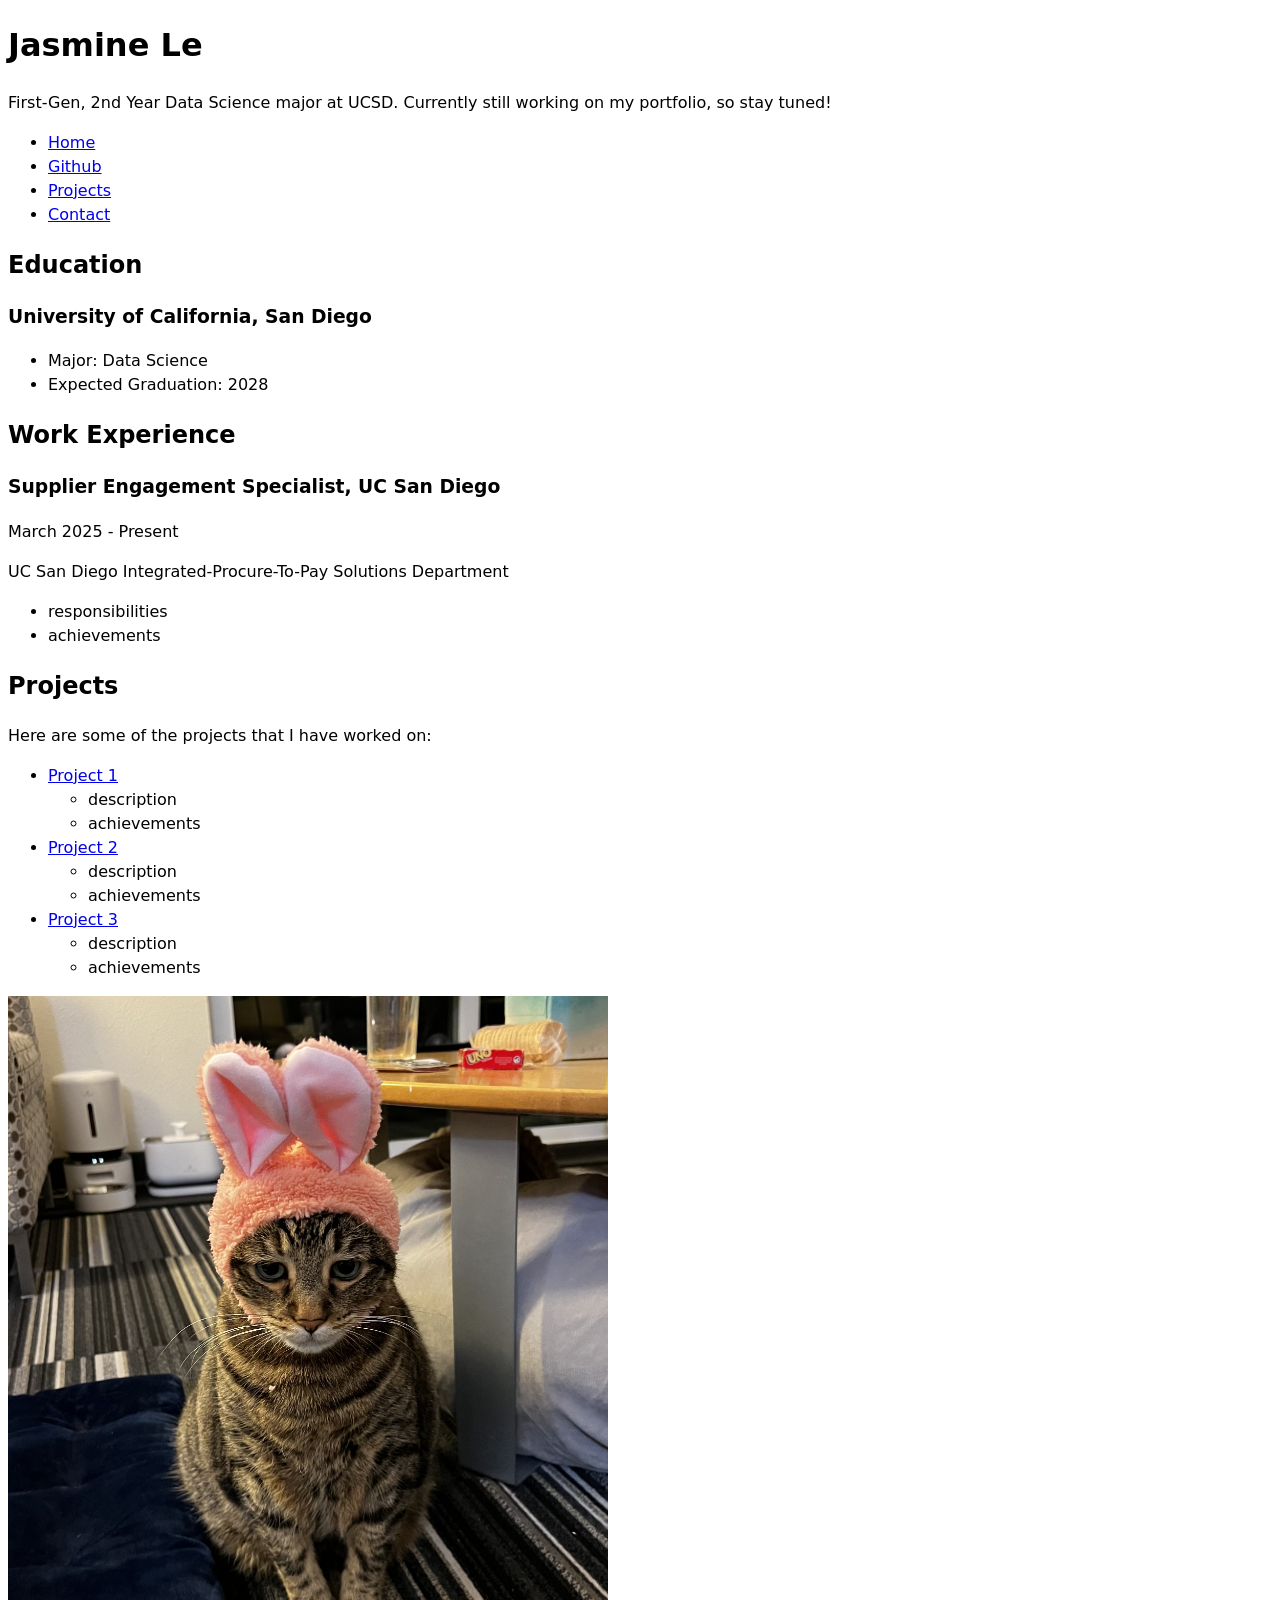
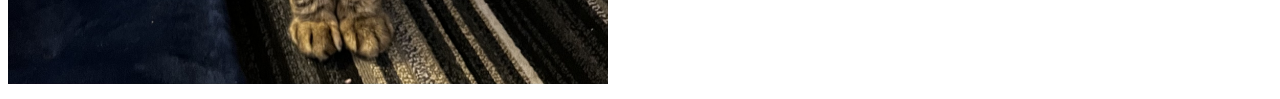
==== index.html @ 0b1bbc6e "adding some resume stuff" ====
<!DOCTYPE html>
<html lang="en">
<head>
    <meta charset="UTF-8">
    <meta name="viewport" content="width=device-width, initial-scale=1.0">
    <link rel="stylesheet" href="style.css">
    <title>Jasmine: Personal site and portfolio</title>
</head>
<h1>Jasmine Le</h1>
<body>
    <p>First-Gen, 2nd Year Data Science major at UCSD. Currently still working on my portfolio, so stay tuned!</p>
</body>

<nav>
    <ul>
        <li><a href="./index.html">Home</a></li>
        <li><a href = "https://github.com/jasmine-1e" target = "_blank">Github</a></li>
        <li><a href="./projects/index.html">Projects</a></li>
        <li><a href="./contact/index.html">Contact</a></li>
    </ul>
</nav>

<section>
    <h2>Education</h2>
    <h3>University of California, San Diego</h3>
    <ul>
        <li>Major: Data Science</li>
        <li>Expected Graduation: 2028</li>
    </ul>
</section>

<section>
    <h2>Work Experience</h2>
    <h3>Supplier Engagement Specialist, UC San Diego
    </h3>
     <date>March 2025 - Present</date>

    <p>UC San Diego Integrated-Procure-To-Pay Solutions Department</p>
    <ul>
        <li>responsibilities</li>
        <li>achievements</li>
    </ul>
</section>

<section>
    <h2>Projects</h2>
    <p>Here are some of the projects that I have worked on:
    </p>
    <ul>
        <li><a href="./projects/project1.html" target = "_blank" >Project 1</a></li>
        <ul>
        <li>description</li>
        <li>achievements</li>
        </ul>
        <li><a href="./projects/project2.html" target = "_blank" >Project 2</a></li>
        <ul>
        <li>description</li>
        <li>achievements</li>
        </ul>
        <li><a href="./projects/project3.html" target = "_blank" >Project 3</a></li>
        <ul>
        <li>description</li>
        <li>achievements</li>
        </ul>
    </ul>
</section>

<img src="images/IMG_3631.jpg" alt="My cat, dressed up for Easter (she doesn't like it)" width="600" >

</html>
---- style.css ----
body {
  /* Set line height to 1.5 times the font size
	   and use the OS’s UI font as the website font
	 */
  font: 100%/1.5 system-ui;
}
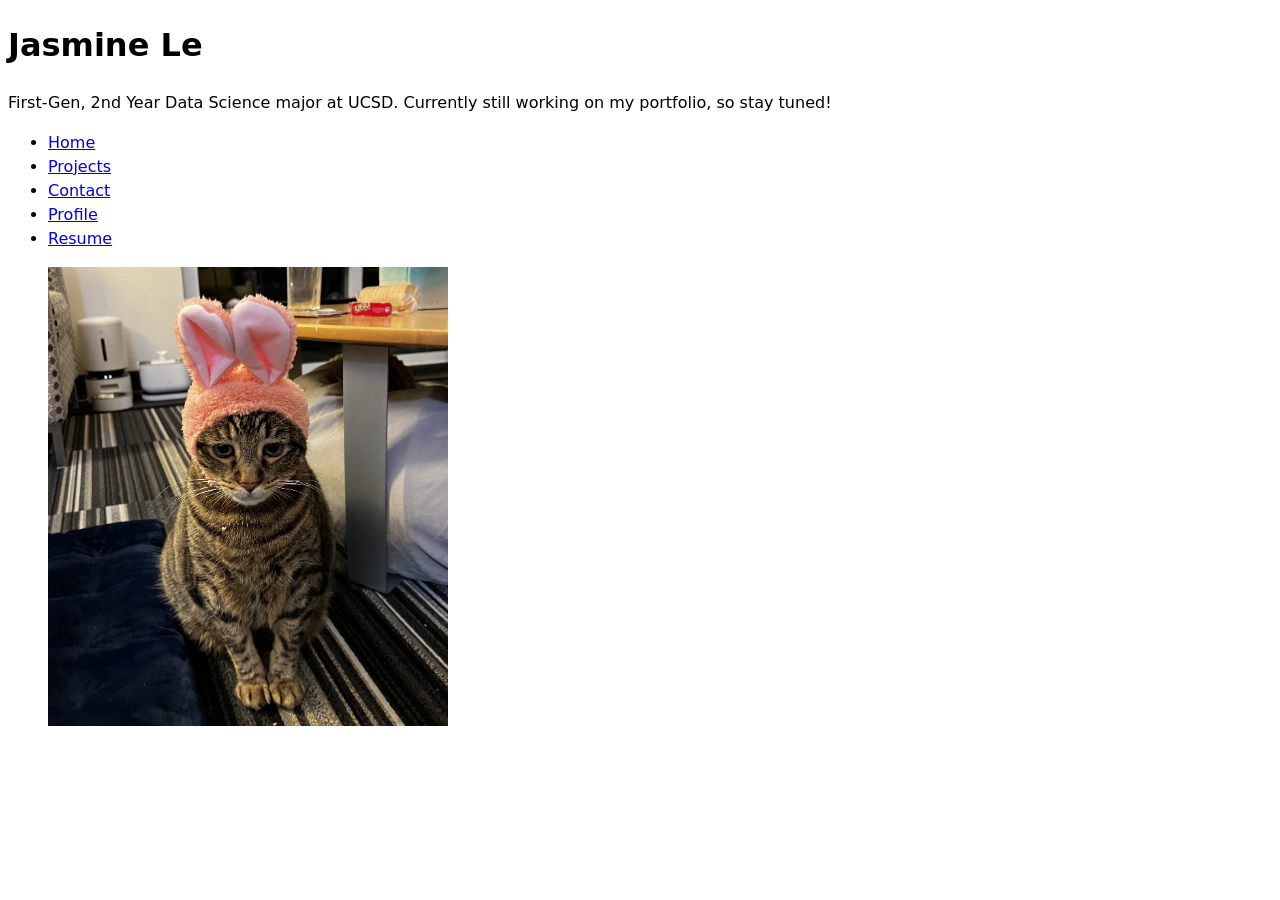
==== commit 72589bb4: "resume and edits" ====
--- a/index.html
+++ b/index.html
@@ -9,62 +9,20 @@
 <h1>Jasmine Le</h1>
 <body>
     <p>First-Gen, 2nd Year Data Science major at UCSD. Currently still working on my portfolio, so stay tuned!</p>
-</body>
+
 
 <nav>
     <ul>
         <li><a href="./index.html">Home</a></li>
-        <li><a href = "https://github.com/jasmine-1e" target = "_blank">Github</a></li>
         <li><a href="./projects/index.html">Projects</a></li>
         <li><a href="./contact/index.html">Contact</a></li>
+        <li><a href = "https://github.com/jasmine-1e" target = "_blank">Profile</a></li>
+        <li><a href = "./resume/index.html">Resume</a></li>
     </ul>
 </nav>
 
-<section>
-    <h2>Education</h2>
-    <h3>University of California, San Diego</h3>
-    <ul>
-        <li>Major: Data Science</li>
-        <li>Expected Graduation: 2028</li>
-    </ul>
-</section>
+<ul>
+    <img src="images/IMG_3631.jpg" alt="My cat, dressed up for Easter (she doesn't like it)" width = "400px"> 
+</ul>
+</body>
 
-<section>
-    <h2>Work Experience</h2>
-    <h3>Supplier Engagement Specialist, UC San Diego
-    </h3>
-     <date>March 2025 - Present</date>
-
-    <p>UC San Diego Integrated-Procure-To-Pay Solutions Department</p>
-    <ul>
-        <li>responsibilities</li>
-        <li>achievements</li>
-    </ul>
-</section>
-
-<section>
-    <h2>Projects</h2>
-    <p>Here are some of the projects that I have worked on:
-    </p>
-    <ul>
-        <li><a href="./projects/project1.html" target = "_blank" >Project 1</a></li>
-        <ul>
-        <li>description</li>
-        <li>achievements</li>
-        </ul>
-        <li><a href="./projects/project2.html" target = "_blank" >Project 2</a></li>
-        <ul>
-        <li>description</li>
-        <li>achievements</li>
-        </ul>
-        <li><a href="./projects/project3.html" target = "_blank" >Project 3</a></li>
-        <ul>
-        <li>description</li>
-        <li>achievements</li>
-        </ul>
-    </ul>
-</section>
-
-<img src="images/IMG_3631.jpg" alt="My cat, dressed up for Easter (she doesn't like it)" width="600" >
-
-</html>
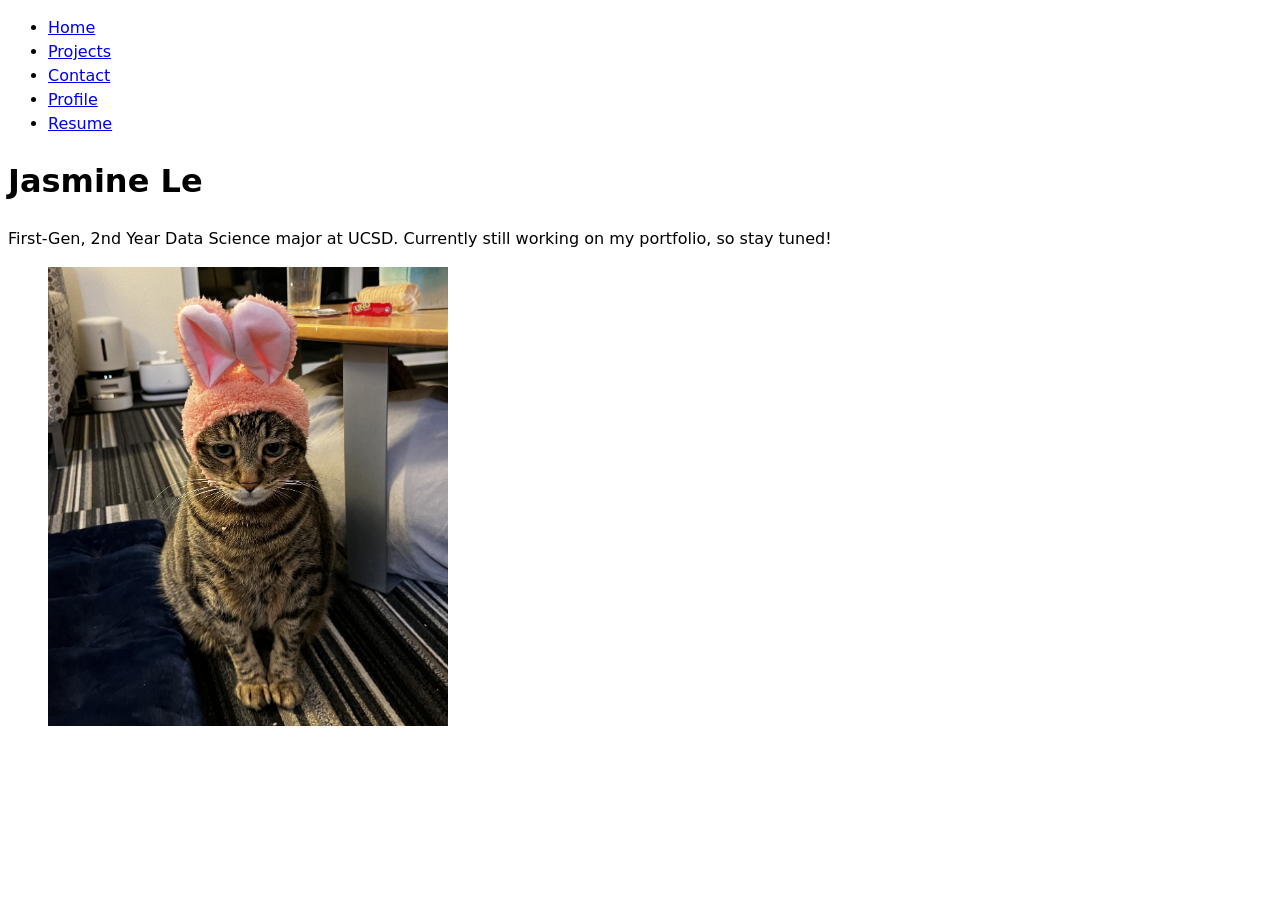
==== commit 70f1c8df: "moved directory to the top of homepage" ====
--- a/index.html
+++ b/index.html
@@ -1,5 +1,15 @@
 <!DOCTYPE html>
 <html lang="en">
+<nav>
+    <ul>
+        <li><a href="./index.html">Home</a></li>
+        <li><a href="./projects/index.html">Projects</a></li>
+        <li><a href="./contact/index.html">Contact</a></li>
+        <li><a href = "https://github.com/jasmine-1e" target = "_blank">Profile</a></li>
+        <li><a href = "./resume/index.html">Resume</a></li>
+    </ul>
+</nav>
+
 <head>
     <meta charset="UTF-8">
     <meta name="viewport" content="width=device-width, initial-scale=1.0">
@@ -10,17 +20,6 @@
 <body>
     <p>First-Gen, 2nd Year Data Science major at UCSD. Currently still working on my portfolio, so stay tuned!</p>
 
-
-<nav>
-    <ul>
-        <li><a href="./index.html">Home</a></li>
-        <li><a href="./projects/index.html">Projects</a></li>
-        <li><a href="./contact/index.html">Contact</a></li>
-        <li><a href = "https://github.com/jasmine-1e" target = "_blank">Profile</a></li>
-        <li><a href = "./resume/index.html">Resume</a></li>
-    </ul>
-</nav>
-
 <ul>
     <img src="images/IMG_3631.jpg" alt="My cat, dressed up for Easter (she doesn't like it)" width = "400px"> 
 </ul>
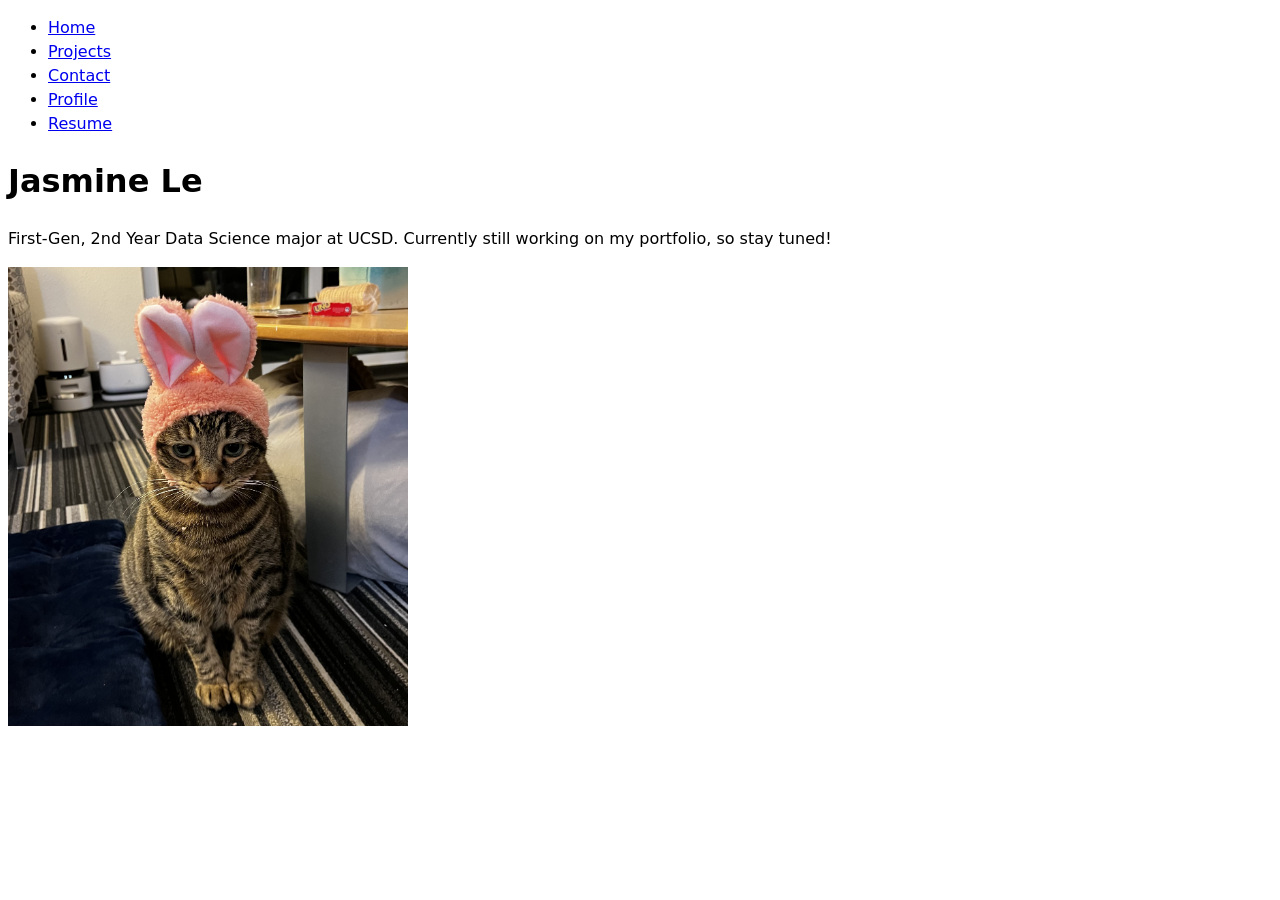
==== commit 99ba1191: "fixed head/body" ====
--- a/index.html
+++ b/index.html
@@ -1,5 +1,13 @@
 <!DOCTYPE html>
 <html lang="en">
+<head>
+    <meta charset="UTF-8">
+    <meta name="viewport" content="width=device-width, initial-scale=1.0">
+    <link rel="stylesheet" href="style.css">
+    <title>Jasmine: Personal site and portfolio</title>
+</head>
+
+<body>
 <nav>
     <ul>
         <li><a href="./index.html">Home</a></li>
@@ -10,18 +18,9 @@
     </ul>
 </nav>
 
-<head>
-    <meta charset="UTF-8">
-    <meta name="viewport" content="width=device-width, initial-scale=1.0">
-    <link rel="stylesheet" href="style.css">
-    <title>Jasmine: Personal site and portfolio</title>
-</head>
 <h1>Jasmine Le</h1>
-<body>
     <p>First-Gen, 2nd Year Data Science major at UCSD. Currently still working on my portfolio, so stay tuned!</p>
+    <img src="images/IMG_3631.jpg" alt="My cat, dressed up for Easter (she doesn't like it)" width = "400px"> 
 
-<ul>
-    <img src="images/IMG_3631.jpg" alt="My cat, dressed up for Easter (she doesn't like it)" width = "400px"> 
-</ul>
 </body>
 
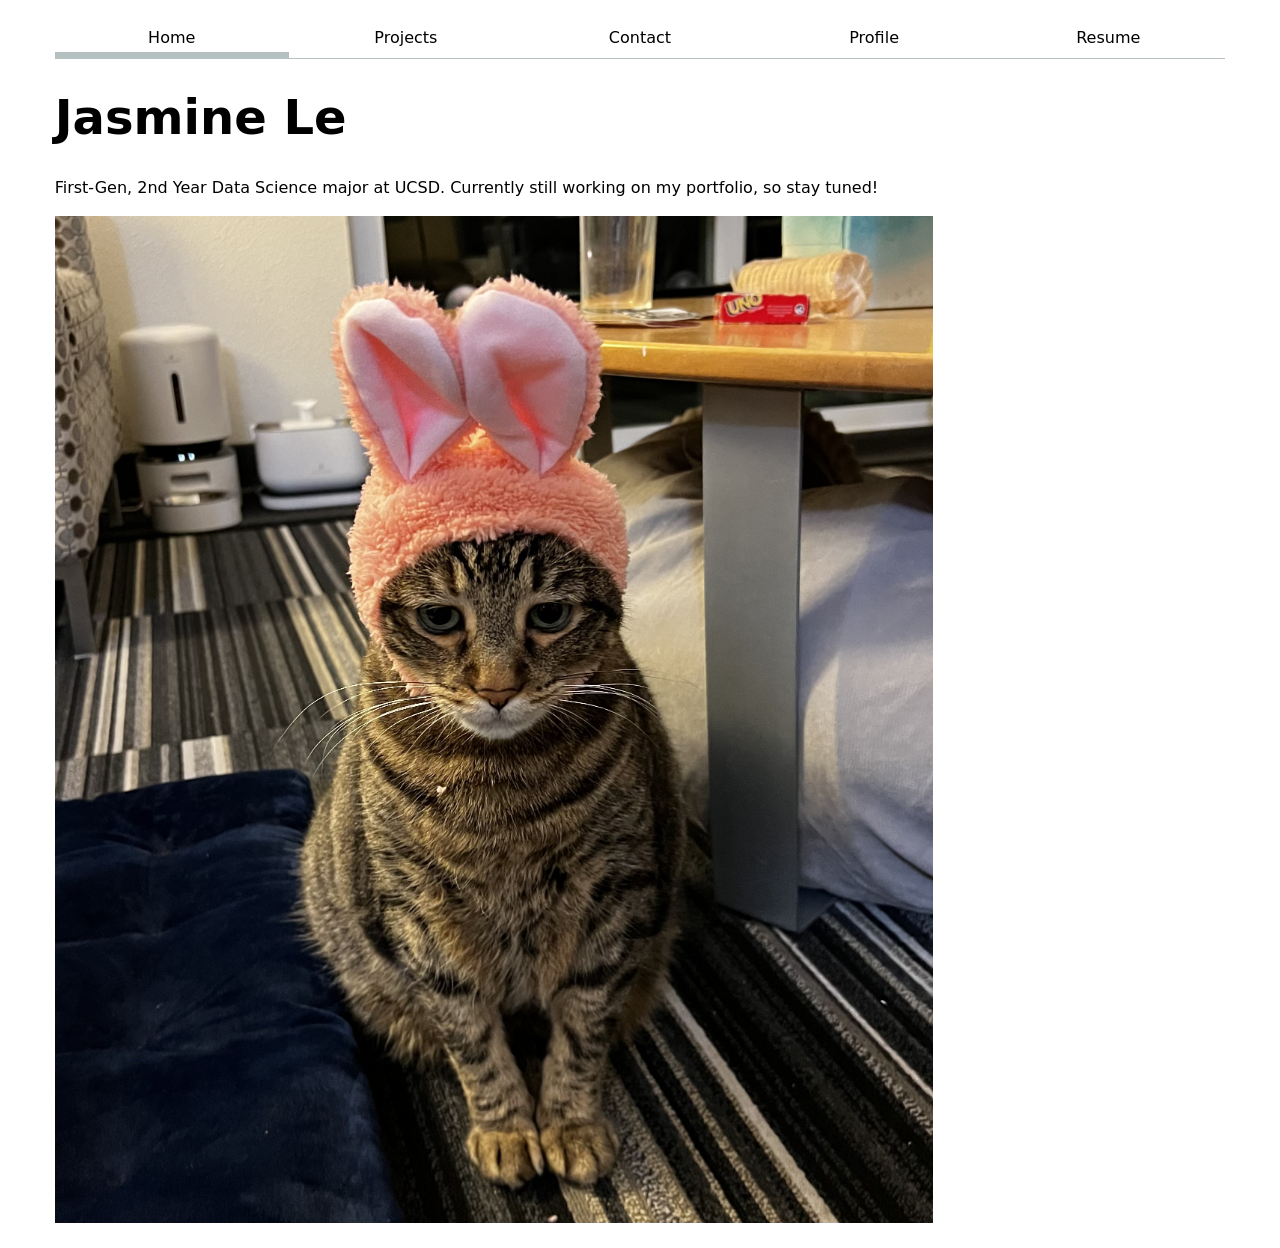
==== commit 0f160b3c: "css" ====
--- a/index.html
+++ b/index.html
@@ -5,12 +5,13 @@
     <meta name="viewport" content="width=device-width, initial-scale=1.0">
     <link rel="stylesheet" href="style.css">
     <title>Jasmine: Personal site and portfolio</title>
+
 </head>
 
-<body>
+<body>    
 <nav>
     <ul>
-        <li><a href="./index.html">Home</a></li>
+        <li><a href="./index.html" class = "current">Home</a></li>
         <li><a href="./projects/index.html">Projects</a></li>
         <li><a href="./contact/index.html">Contact</a></li>
         <li><a href = "https://github.com/jasmine-1e" target = "_blank">Profile</a></li>
@@ -20,7 +21,9 @@
 
 <h1>Jasmine Le</h1>
     <p>First-Gen, 2nd Year Data Science major at UCSD. Currently still working on my portfolio, so stay tuned!</p>
-    <img src="images/IMG_3631.jpg" alt="My cat, dressed up for Easter (she doesn't like it)" width = "400px"> 
+    <img src="images/IMG_3631.jpg" alt="My cat, dressed up for Easter (she doesn't like it)" > 
+
+
 
 </body>
 
--- a/style.css
+++ b/style.css
@@ -3,4 +3,136 @@
 	   and use the OS’s UI font as the website font
 	 */
   font: 100%/1.5 system-ui;
-}+  max-width: 115ch;
+  margin-inline: auto ; 
+  padding: 10px;
+
+  img {max-width: 75%; height: auto; margin: auto;}
+  textarea, button {font: inherit ;}
+  nav {
+    display: flex;
+    margin-bottom: 1em;
+    border-bottom: 1px solid oklch(80% 3% 200);
+
+    ul, li {
+      display: contents;
+      a {
+        flex: 1;
+        text-decoration: none;
+        color: inherit;
+        text-align: center;
+        padding: 0.5em 0.5em 0.1em 0.5em;        
+        &.current {
+          border-bottom: 0.4em solid oklch(80% 3% 200);
+          padding-bottom: 0.1em;
+        }
+      }
+      a:hover{ 
+        border-bottom: 0.4em solid var(--color-accent);
+        background-color: oklch(from var(--color-accent) 95% 5% h)} 
+    }
+  }
+}
+
+.wrapper {
+  display: grid;
+  grid-template-columns: auto 1fr;
+  gap: 1em;
+}
+label {
+  display: grid;
+  grid-template-columns: subgrid;
+  grid-column: 1 / -1;
+}
+button {
+  grid-column: 1 / -1;
+}
+.projects {
+  display: grid ;
+  grid-template-columns: repeat(auto-fill, minmax(15em, 1fr));
+  min-width: 15em;
+  max-width: 1fr;
+}
+
+article {
+  display: grid ; 
+  grid-template-rows: subgrid;
+  grid-row: span 3;
+  gap:  1em ; 
+}
+
+
+h1{
+  font-size:3rem ;
+}
+
+h2 {
+  margin: 0 ;
+}
+
+h1, h2, h3, h4, h5, h6 {
+  line-height: 1.1 ; 
+  text-wrap: balance ;
+}
+
+
+:root{
+    --color-accent: oklch(40.033% 0.16239 261.067);
+  }
+html {
+  accent-color: var(--color-accent);
+}
+
+.resume {
+  display: grid;
+}
+
+
+.resume > section {
+  display: grid;
+  width: 100%;
+  clear: both;
+}
+
+
+.resume section {
+  display: grid;
+  padding: 1em;
+  margin: 1.5em 0;
+  border-left: 4px solid var(--color-accent);
+  background-color: oklch(from var(--color-accent) 98% 1% h);
+}
+
+
+.resume h2 {
+  color: var(--color-accent); 
+  margin-top: 0.5em;
+  margin-bottom: 0.5em;
+}
+
+.resume h3 {
+  color: oklch(39.2% 0.17128 262.332);
+  margin: 0.1em;
+}
+
+.resume h4 {
+  color: oklch(30.673% 0.12305 261.966);
+  margin: 0.1em; 
+}
+
+.resume p {
+  color: oklch(31.394% 0.12259 262.26);
+  margin: 0.1em;
+}
+
+
+.resume ul {
+  margin: 0.5em;
+  padding-left: 1.5em;
+  color: oklch(21.144% 0.07435 261.291);
+}
+
+.resume li {
+  margin: 0; 
+}
+
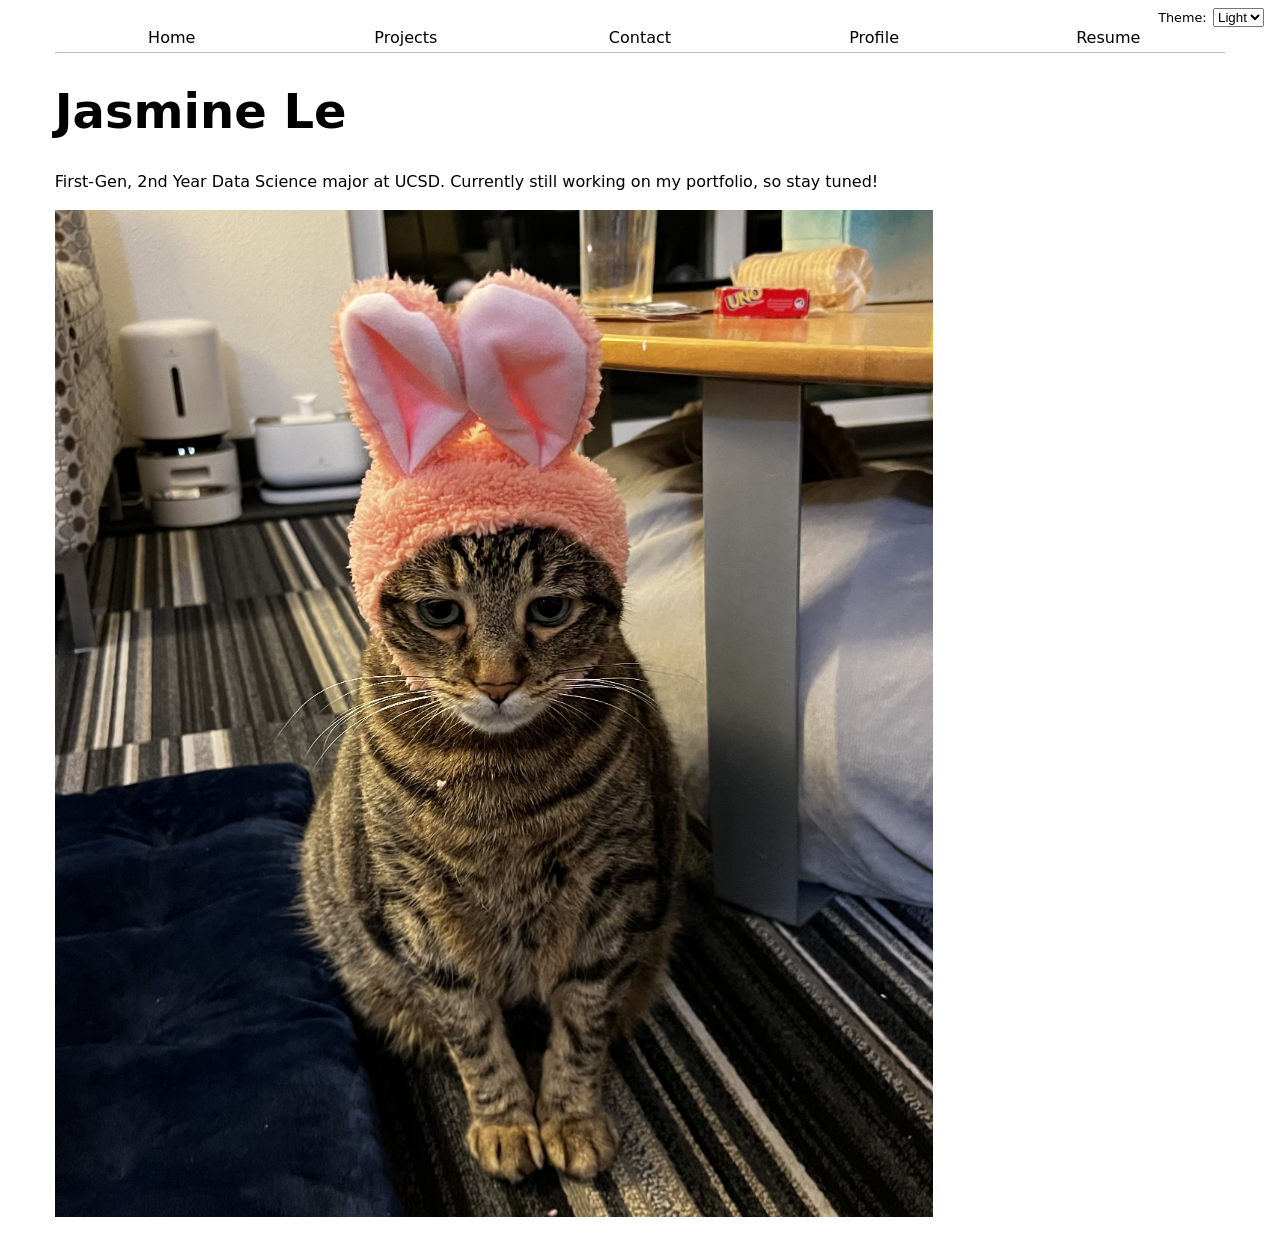
==== commit cd7cd506: "all changes lab3" ====
--- a/index.html
+++ b/index.html
@@ -4,20 +4,13 @@
     <meta charset="UTF-8">
     <meta name="viewport" content="width=device-width, initial-scale=1.0">
     <link rel="stylesheet" href="style.css">
+    <script src="global.js" type = "module" ></script>
     <title>Jasmine: Personal site and portfolio</title>
 
 </head>
 
 <body>    
-<nav>
-    <ul>
-        <li><a href="./index.html" class = "current">Home</a></li>
-        <li><a href="./projects/index.html">Projects</a></li>
-        <li><a href="./contact/index.html">Contact</a></li>
-        <li><a href = "https://github.com/jasmine-1e" target = "_blank">Profile</a></li>
-        <li><a href = "./resume/index.html">Resume</a></li>
-    </ul>
-</nav>
+
 
 <h1>Jasmine Le</h1>
     <p>First-Gen, 2nd Year Data Science major at UCSD. Currently still working on my portfolio, so stay tuned!</p>
--- a/style.css
+++ b/style.css
@@ -1,3 +1,21 @@
+
+
+
+:root{
+    --color-accent: oklch(40.033% 0.16239 261.067);
+    color-scheme: light dark ; 
+  }
+
+html {
+  accent-color: var(--color-accent);
+}
+
+nav {
+  --border-color: oklch(50% 10% 200 / 40%);
+  border-bottom-color: var(--border-color);
+}
+
+
 body {
   /* Set line height to 1.5 times the font size
 	   and use the OS’s UI font as the website font
@@ -8,45 +26,53 @@
   padding: 10px;
 
   img {max-width: 75%; height: auto; margin: auto;}
-  textarea, button {font: inherit ;}
+  input, textarea, button {font: inherit ;}
   nav {
     display: flex;
     margin-bottom: 1em;
     border-bottom: 1px solid oklch(80% 3% 200);
 
     ul, li {
-      display: contents;
-      a {
-        flex: 1;
-        text-decoration: none;
-        color: inherit;
-        text-align: center;
-        padding: 0.5em 0.5em 0.1em 0.5em;        
-        &.current {
-          border-bottom: 0.4em solid oklch(80% 3% 200);
-          padding-bottom: 0.1em;
-        }
+      display: contents ; 
+    }
+    a {
+      flex: 1;
+      text-decoration: none;
+      color: inherit;
+      text-align: center;
+      padding: 0.5em 0.5em 0.1em 0.5em;  
+
+      &.current {
+        border-bottom: 0.4em solid oklch(77.841% 0.01706 293.548);
+        padding-bottom: 0.1em;
+                }      
       }
-      a:hover{ 
-        border-bottom: 0.4em solid var(--color-accent);
-        background-color: oklch(from var(--color-accent) 95% 5% h)} 
-    }
+    a:hover{ 
+      border-bottom: 0.4em solid var(--color-accent);
+      background-color: color-mix(in oklch, var(--color-accent), canvas 85%);
+    } 
   }
 }
+
+
+
 
 .wrapper {
   display: grid;
   grid-template-columns: auto 1fr;
   gap: 1em;
 }
-label {
+
+ label {
   display: grid;
   grid-template-columns: subgrid;
   grid-column: 1 / -1;
 }
+
 button {
   grid-column: 1 / -1;
 }
+
 .projects {
   display: grid ;
   grid-template-columns: repeat(auto-fill, minmax(15em, 1fr));
@@ -75,32 +101,16 @@
   text-wrap: balance ;
 }
 
-
-:root{
-    --color-accent: oklch(40.033% 0.16239 261.067);
-  }
-html {
-  accent-color: var(--color-accent);
-}
-
 .resume {
   display: grid;
 }
-
-
-.resume > section {
-  display: grid;
-  width: 100%;
-  clear: both;
-}
-
 
 .resume section {
   display: grid;
   padding: 1em;
   margin: 1.5em 0;
   border-left: 4px solid var(--color-accent);
-  background-color: oklch(from var(--color-accent) 98% 1% h);
+  background-color: oklch(from var(--color-accent) 98% 1% h/ 0.7);
 }
 
 
@@ -115,13 +125,18 @@
   margin: 0.1em;
 }
 
+.resume h3 a:visited {
+  color: oklch(49.2% 0.17128 262.332);
+}
+
+
 .resume h4 {
   color: oklch(30.673% 0.12305 261.966);
   margin: 0.1em; 
 }
 
 .resume p {
-  color: oklch(31.394% 0.12259 262.26);
+  color: oklch(30.673% 0.12305 261.966);
   margin: 0.1em;
 }
 
@@ -129,10 +144,19 @@
 .resume ul {
   margin: 0.5em;
   padding-left: 1.5em;
-  color: oklch(21.144% 0.07435 261.291);
+  color: oklch(30.673% 0.12305 261.966);
 }
 
 .resume li {
   margin: 0; 
 }
 
+label.color-scheme {
+  position: absolute ;  
+  top : 0.5rem ; 
+  right : 1rem ; 
+  font-size: 80%;
+  display: flex;
+  gap: 0.5em;
+  ;
+}
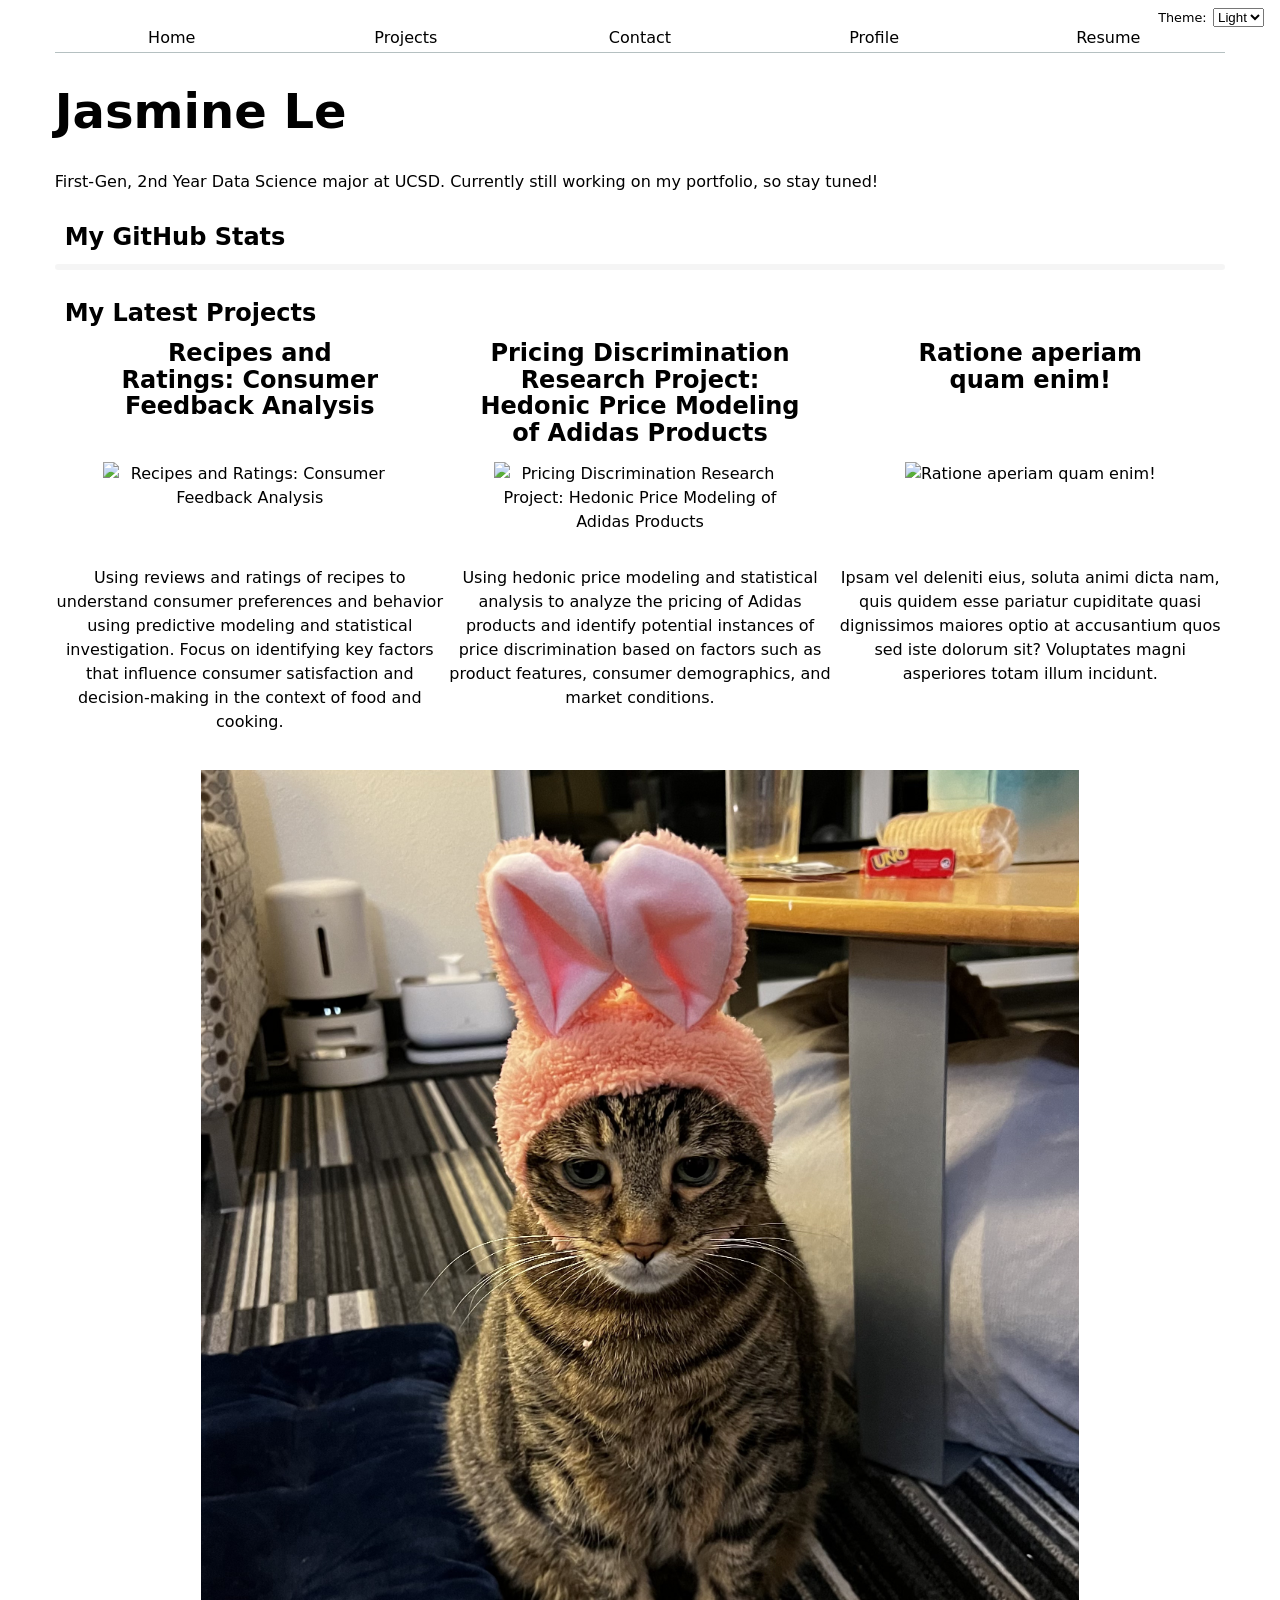
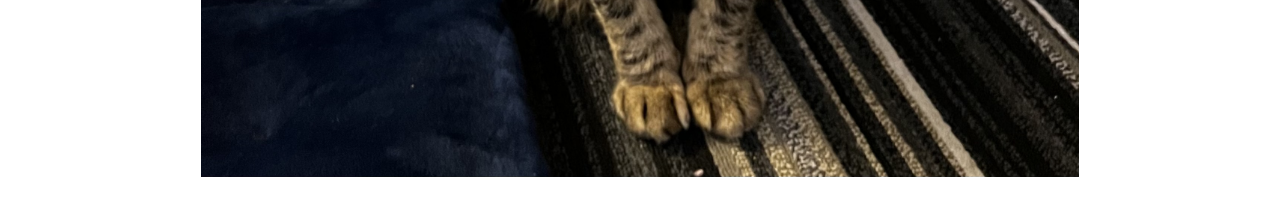
==== commit 06dbdb1e: "new styling/content" ====
--- a/index.html
+++ b/index.html
@@ -5,6 +5,7 @@
     <meta name="viewport" content="width=device-width, initial-scale=1.0">
     <link rel="stylesheet" href="style.css">
     <script src="global.js" type = "module" ></script>
+    <script src="index.js" type="module" defer></script>
     <title>Jasmine: Personal site and portfolio</title>
 
 </head>
@@ -14,9 +15,15 @@
 
 <h1>Jasmine Le</h1>
     <p>First-Gen, 2nd Year Data Science major at UCSD. Currently still working on my portfolio, so stay tuned!</p>
+    <h2 class="section-title">My GitHub Stats</h2>
+    <div id="profile-stats">
+    <!-- GitHub data will be injected here in the next step -->
+    </div>
+    <h2  class="section-title">My Latest Projects</h2>
+    <div class="projects">
+  <!-- Dynamically added content will appear here -->
+    </div>
     <img src="images/IMG_3631.jpg" alt="My cat, dressed up for Easter (she doesn't like it)" > 
-
-
-
+    
 </body>
 
--- a/style.css
+++ b/style.css
@@ -159,4 +159,54 @@
   display: flex;
   gap: 0.5em;
   ;
+}
+
+
+#profile-stats {
+  background-color: oklch(from var(--color-accent) 70% 1% h/ 0.1);
+  padding: 3px;
+  border-radius: 20px;
+}
+
+#profile-stats dl {
+  display: grid;
+  grid-template-columns: repeat(4, 1fr);
+  text-align: center;
+}
+
+#profile-stats dt {
+  grid-row: 1;
+  /* font-weight: bold; */
+}
+
+#profile-stats dd {
+  grid-row: 2;
+  margin: 0.5em 0;
+  font-weight: bold; 
+  font-size: 30px ; 
+}
+
+.section-title { 
+  padding: 10px;
+  margin-bottom: 4px;
+  margin-top: 20px;
+  /* background-color: oklch(from var(--color-accent) 98% 1% h/ 0.1); */
+  /* border-radius: 10px; */
+}
+
+.projects {
+  grid-template-columns: repeat(3, minmax(15em, 1fr));
+    justify-content: center ; 
+}
+.projects article {
+  text-align: center;
+}
+.projects article img {
+  margin: 0 auto; /* This centers the image inside the article */
+}
+
+body > img {
+  padding: 20px; 
+  display: block;
+  margin-inline: auto;
 }
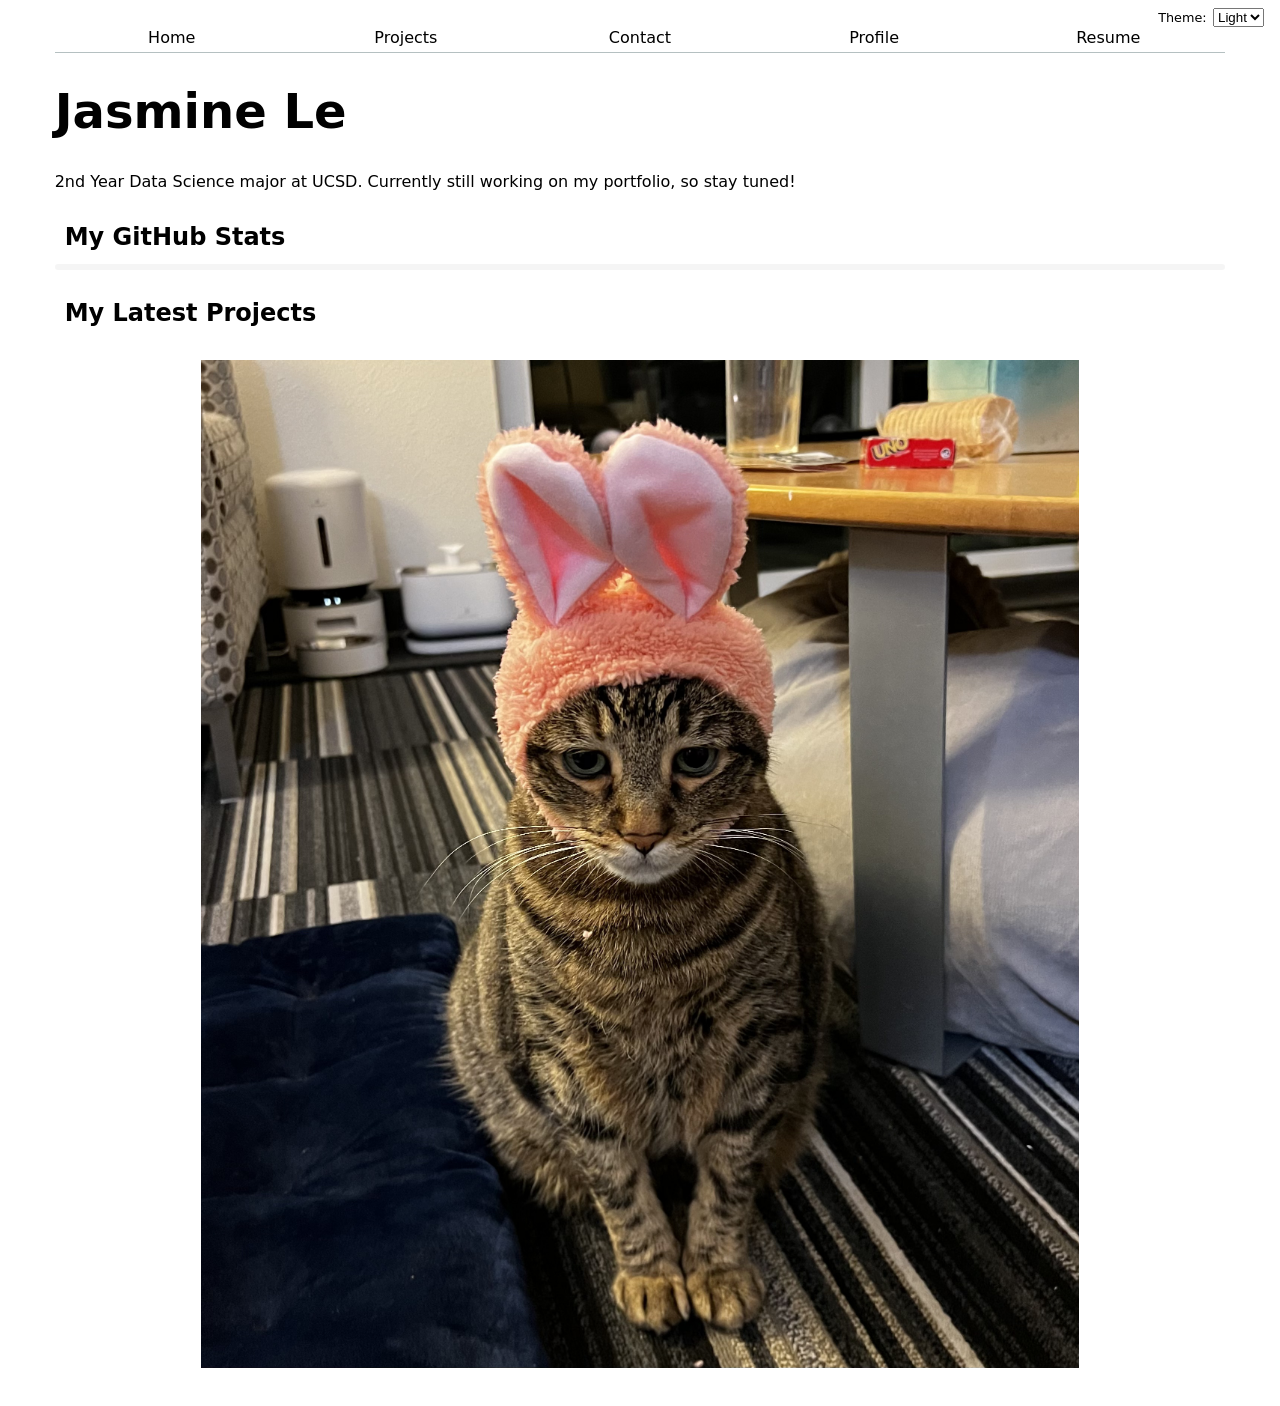
==== commit 033c2e97: "changes made ?" ====
--- a/index.html
+++ b/index.html
@@ -14,7 +14,7 @@
 
 
 <h1>Jasmine Le</h1>
-    <p>First-Gen, 2nd Year Data Science major at UCSD. Currently still working on my portfolio, so stay tuned!</p>
+    <p>2nd Year Data Science major at UCSD. Currently still working on my portfolio, so stay tuned!</p>
     <h2 class="section-title">My GitHub Stats</h2>
     <div id="profile-stats">
     <!-- GitHub data will be injected here in the next step -->
@@ -27,3 +27,5 @@
     
 </body>
 
+
+
--- a/style.css
+++ b/style.css
@@ -196,17 +196,127 @@
 
 .projects {
   grid-template-columns: repeat(3, minmax(15em, 1fr));
-    justify-content: center ; 
-}
-.projects article {
-  text-align: center;
-}
-.projects article img {
-  margin: 0 auto; /* This centers the image inside the article */
+  justify-content: center ; 
+}
+
+
+
+
+.projects article  {
+  margin: 1em ; /* This centers the image inside the article */
+  text-align: center
+
+}
+
+.projects h2  {
+  text-align: center ; 
+  align-content: center;
 }
 
 body > img {
   padding: 20px; 
   display: block;
   margin-inline: auto;
+}
+#projects-pie-plot {
+  max-width: 20em;
+  margin-block: 2em;
+  overflow: visible;
+}
+
+
+.container {
+  display: flex;
+  align-items: center;
+  flex-direction: column;
+  flex: 1; 
+  gap: 2em;
+  margin: 20px auto;
+  justify-content: center;
+  max-width: 70%; 
+}
+
+/* Ensure the chart-box inside stays flexible */
+.chart-box {
+  display: flex;
+  align-items: center;
+  justify-content: center;
+  gap: 3em;
+  width: 100%;  
+}
+
+.chart-box {
+  display: flex;          /* Keeps chart and legend side-by-side */
+  align-items: center;
+  justify-content: center;
+  gap: 2em;
+  width: 100%;
+}
+
+ul.legend {
+  display: grid;
+  grid-template-columns: repeat(auto-fill, minmax(9em, 1fr));
+  list-style: none;
+  margin: 20px auto;
+  gap: 12px;
+  padding: 5px ; 
+  background-color: oklch(from var(--color-accent) 70% 1% h/ 0.1);   
+  border: 1px solid #ccc; 
+  border-radius: 12px;
+  justify-content: center ;
+  width: fit-content;
+  max-width: 70%;
+  padding: 0;
+  border: none;
+  background-color: transparent;
+}
+
+ul.legend li {
+  display: flex;
+  align-items: center;
+  gap: 8px; 
+  font-family: sans-serif;
+  font-size: 14px;
+  padding: 10px;
+  justify-content: flex-start; 
+}
+
+ul.legend:has(li){
+   padding: 5px ; 
+  background-color: oklch(from var(--color-accent) 70% 1% h/ 0.1);   
+  border: 1px solid #ccc; 
+  border-radius: 12px;}
+
+.swatch{
+  display: block; 
+  aspect-ratio: 1 / 1 ; 
+  background-color: var(--color) ;
+  width : 2em ; 
+  border-radius: 20%;
+}
+
+.searchBar {  
+  display: block; 
+  margin: 0 auto 2em;  
+  padding: 0.5em;
+  border: 1px solid oklch(80% 3% 200);
+  border-radius: 10px;
+  width: 100%;
+}
+path {
+  transition: 300ms;
+  cursor: pointer;
+}
+
+&:has(path:hover) {
+  path:not(:hover) {
+    opacity: 0.5;
+  }
+}
+.selected {
+  --color: oklch(55.554% 0.19509 2.546) !important;
+
+  &:is(path) {
+    fill: var(--color);
+  }
 }
